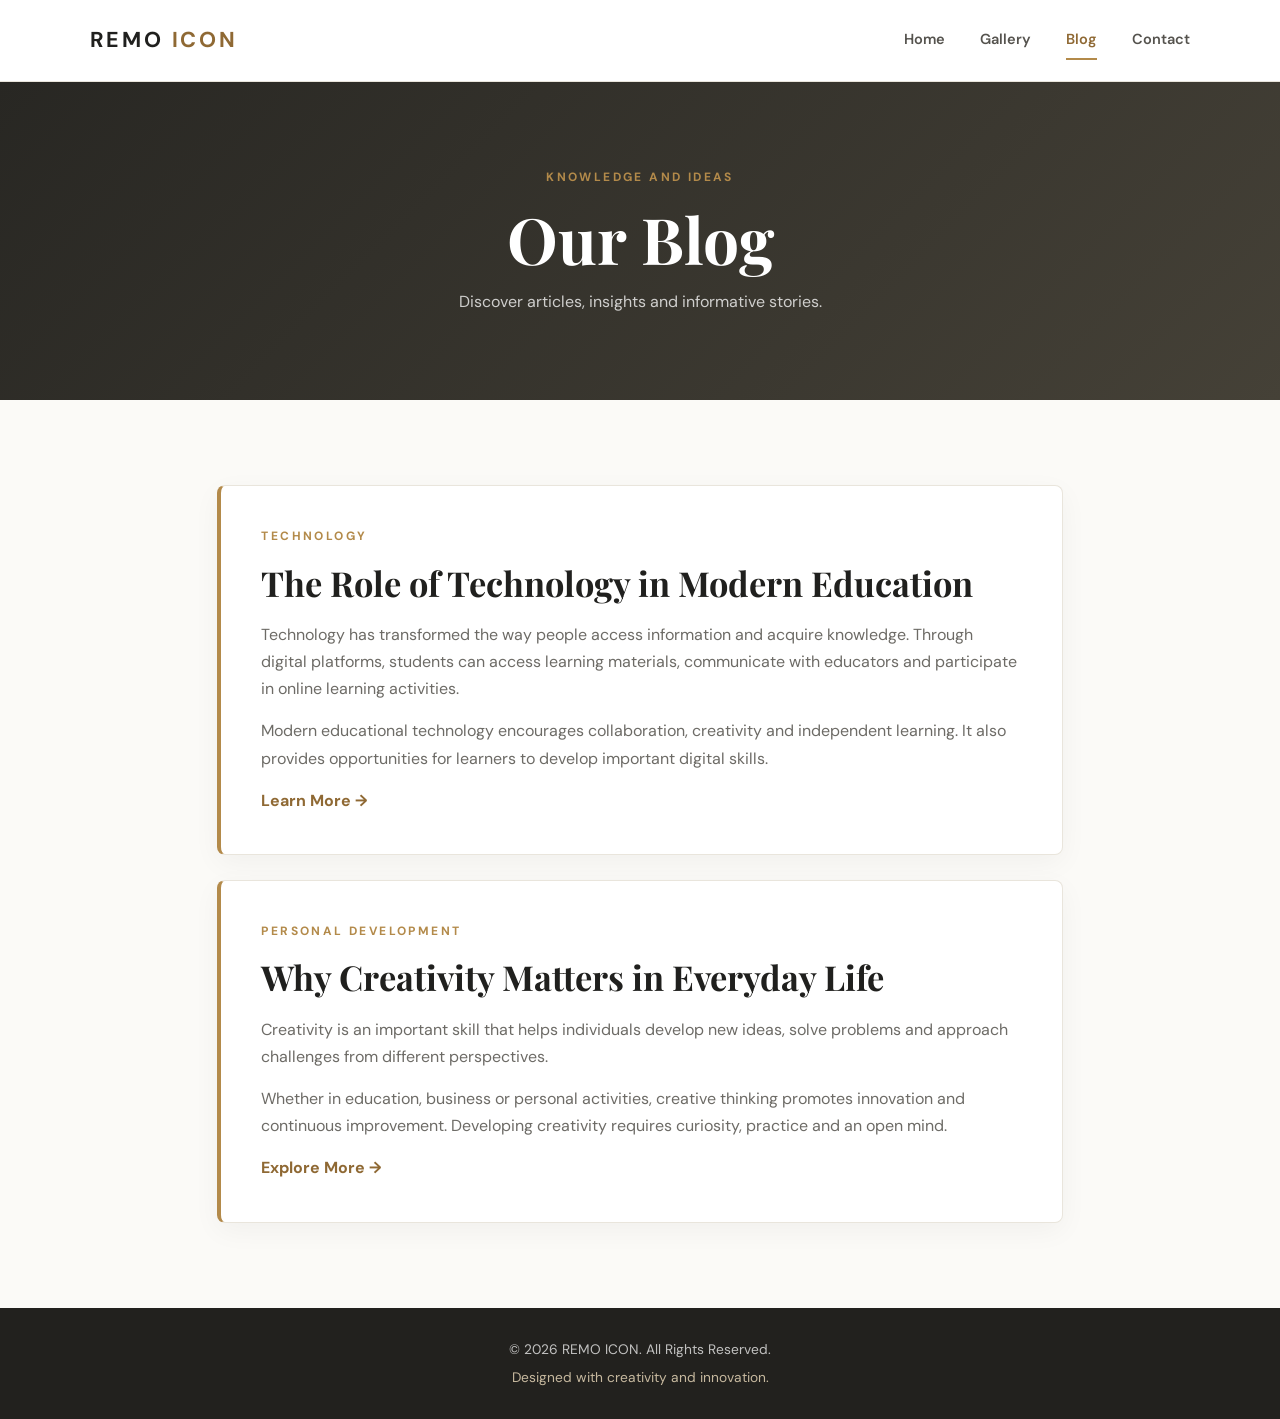
==== blog.html @ 2ff3ee54 "Add files via upload" ====
<!DOCTYPE html>
<html lang="en">
<head>
    <meta charset="UTF-8">
    <meta name="viewport" content="width=device-width, initial-scale=1.0">
    <title>REMO ICON | Blog</title>
    <link rel="stylesheet" href="style.css">
    <script src="script.js" defer></script>
    <link rel="icon" type="image/svg+xml" href="favicon.svg">

<link rel="stylesheet" href="style.css">

<script src="script.js" defer></script>
</head>

<body>

<header class="site-header">
    <div class="logo">REMO <span>ICON</span></div>

    <nav class="navbar">
        <a href="index.html">Home</a>
        <a href="gallery.html">Gallery</a>
        <a href="blog.html" class="active">Blog</a>
        <a href="contact.html">Contact</a>
    </nav>
</header>

<main>

<section class="page-banner">
    <p class="eyebrow">KNOWLEDGE AND IDEAS</p>
    <h1>Our Blog</h1>
    <p>Discover articles, insights and informative stories.</p>
</section>

<section class="blog-section section">

    <article class="blog-card">
        <div class="blog-content">
            <p class="eyebrow">TECHNOLOGY</p>

            <h2>The Role of Technology in Modern Education</h2>

            <p>
                Technology has transformed the way people
                access information and acquire knowledge.
                Through digital platforms, students can
                access learning materials, communicate
                with educators and participate in online
                learning activities.
            </p>

            <p>
                Modern educational technology encourages
                collaboration, creativity and independent
                learning. It also provides opportunities
                for learners to develop important digital
                skills.
            </p>

            <a href="https://www.unesco.org/en/digital-education"
               target="_blank" rel="noopener noreferrer">
                Learn More →
            </a>
        </div>
    </article>

    <article class="blog-card">
        <div class="blog-content">
            <p class="eyebrow">PERSONAL DEVELOPMENT</p>

            <h2>Why Creativity Matters in Everyday Life</h2>

            <p>
                Creativity is an important skill that helps
                individuals develop new ideas, solve problems
                and approach challenges from different
                perspectives.
            </p>

            <p>
                Whether in education, business or personal
                activities, creative thinking promotes
                innovation and continuous improvement.
                Developing creativity requires curiosity,
                practice and an open mind.
            </p>

            <a href="https://www.unesco.org/"
               target="_blank" rel="noopener noreferrer">
                Explore More →
            </a>
        </div>
    </article>

</section>

</main>

<footer class="site-footer">
    <p>&copy; 2026 REMO ICON. All Rights Reserved.</p>
    <p>Designed with creativity and innovation.</p>
</footer>

</body>
</html>
---- style.css ----
@import url('https://fonts.googleapis.com/css2?family=DM+Sans:wght@400;500;600;700&family=Playfair+Display:wght@600;700;800&display=swap');

:root {
    --ink: #20201e;
    --muted: #6d6b66;
    --paper: #fbfaf7;
    --white: #ffffff;
    --gold: #b38a4a;
    --gold-dark: #8f6934;
    --line: #e9e5dc;
    --soft: #f2eee6;
    --shadow: 0 18px 50px rgba(32,32,30,.09);
}

* {
    box-sizing: border-box;
    margin: 0;
    padding: 0;
}

html {
    scroll-behavior: smooth;
}

body {
    font-family: "DM Sans", Arial, sans-serif;
    color: var(--ink);
    background: var(--paper);
    line-height: 1.7;
}

a {
    color: inherit;
    text-decoration: none;
}

img {
    display: block;
    max-width: 100%;
}

/* HEADER */

.site-header {
    min-height: 82px;
    padding: 0 7%;
    display: flex;
    align-items: center;
    justify-content: space-between;
    gap: 28px;
    background: white;
    border-bottom: 1px solid var(--line);
    position: sticky;
    top: 0;
    z-index: 1000;
}

.logo {
    font-size: 1.35rem;
    font-weight: 700;
    letter-spacing: .13em;
}

.logo span {
    color: var(--gold-dark);
}

.navbar {
    display: flex;
    align-items: center;
    gap: 35px;
}

.navbar a {
    color: #55534e;
    font-size: .91rem;
    font-weight: 600;
    padding: 10px 0;
    position: relative;
}

.navbar a:hover,
.navbar a.active {
    color: var(--gold-dark);
}

.navbar a::after {
    content: "";
    height: 2px;
    width: 0;
    position: absolute;
    bottom: 3px;
    left: 0;
    background: var(--gold);
    transition: width .25s ease;
}

.navbar a:hover::after,
.navbar a.active::after {
    width: 100%;
}

.menu-toggle {
    display: none;
    width: 44px;
    height: 42px;
    border: 1px solid var(--line);
    border-radius: 8px;
    background: white;
    font-size: 1.35rem;
    cursor: pointer;
}

/* HOME PAGE */

.hero {
    min-height: 590px;
    padding: 100px 9%;
    display: flex;
    align-items: center;
    background:
        linear-gradient(90deg, rgba(20,20,18,.88), rgba(20,20,18,.55)),
        url("https://images.unsplash.com/photo-1470252649378-9c29740c9fa8?auto=format&fit=crop&w=2000&q=85") center/cover;
    color: white;
}

.hero-content {
    max-width: 720px;
}

.eyebrow {
    color: var(--gold);
    font-size: .75rem;
    font-weight: 700;
    letter-spacing: .2em;
    text-transform: uppercase;
    margin-bottom: 16px;
}

.hero h1,
.page-banner h1 {
    font-family: "Playfair Display", Georgia, serif;
    font-weight: 700;
    line-height: 1.12;
}

.hero h1 {
    font-size: clamp(2.8rem, 6vw, 5.4rem);
    margin-bottom: 22px;
}

.hero h1 span {
    color: #dfbd83;
}

.hero-content > p:not(.eyebrow) {
    max-width: 590px;
    color: rgba(255,255,255,.83);
    font-size: 1.08rem;
}

.hero-buttons {
    display: flex;
    flex-wrap: wrap;
    gap: 14px;
    margin-top: 32px;
}

/* BUTTONS */

.btn {
    display: inline-flex;
    justify-content: center;
    align-items: center;
    min-height: 48px;
    padding: 12px 23px;
    border: 1px solid var(--gold);
    border-radius: 5px;
    background: var(--gold);
    color: #171613;
    font: inherit;
    font-size: .9rem;
    font-weight: 700;
    cursor: pointer;
    transition: .2s ease;
}

.btn:hover {
    background: #c49b5b;
    transform: translateY(-2px);
    box-shadow: 0 9px 22px rgba(179,138,74,.22);
}

.btn.secondary {
    color: white;
    background: transparent;
    border-color: rgba(255,255,255,.55);
}

.btn.secondary:hover {
    background: rgba(255,255,255,.12);
}

/* GENERAL SECTIONS */

.section {
    padding: 85px 8%;
}

.intro {
    max-width: 1000px;
    margin: auto;
    text-align: center;
}

.section h2,
.contact-info h2 {
    font-family: "Playfair Display", Georgia, serif;
    font-size: clamp(2rem, 4vw, 3rem);
    line-height: 1.2;
    margin-bottom: 20px;
}

.intro > p:last-child {
    max-width: 760px;
    margin: auto;
    color: var(--muted);
}

/* FEATURE CARDS */

.features {
    background: var(--soft);
}

.features > h2 {
    text-align: center;
    margin-bottom: 38px;
}

.card-container {
    display: grid;
    grid-template-columns: repeat(3, 1fr);
    gap: 22px;
}

.feature-card {
    background: white;
    padding: 32px;
    border: 1px solid var(--line);
    border-radius: 9px;
    box-shadow: 0 8px 24px rgba(32,32,30,.035);
    transition: .25s ease;
}

.feature-card:hover {
    transform: translateY(-6px);
    box-shadow: var(--shadow);
}

.feature-card h3 {
    font-family: "Playfair Display", Georgia, serif;
    font-size: 1.45rem;
    margin-bottom: 12px;
}

.feature-card p {
    color: var(--muted);
    margin-bottom: 20px;
}

.feature-card a,
.blog-content a {
    color: var(--gold-dark);
    font-weight: 700;
}

/* PAGE BANNERS */

.page-banner {
    padding: 85px 22px;
    text-align: center;
    background: linear-gradient(135deg, #282723, #454137);
    color: white;
}

.page-banner h1 {
    font-size: clamp(2.6rem, 5vw, 4.2rem);
    margin-bottom: 13px;
}

.page-banner > p:last-child {
    color: rgba(255,255,255,.76);
}

/* GALLERY */

.gallery-section {
    background: var(--paper);
}

.gallery-grid {
    display: grid;
    grid-template-columns: repeat(3, 1fr);
    gap: 22px;
}

.gallery-item {
    overflow: hidden;
    background: white;
    border-radius: 8px;
    box-shadow: 0 8px 25px rgba(32,32,30,.07);
}

.gallery-item img {
    width: 100%;
    height: 260px;
    object-fit: cover;
    transition: transform .45s ease;
}

.gallery-item:hover img {
    transform: scale(1.06);
}

.gallery-item figcaption {
    padding: 16px 18px;
    font-weight: 700;
}

/* BLOG */

.blog-section {
    max-width: 1050px;
    margin: auto;
    display: grid;
    gap: 25px;
}

.blog-card {
    padding: 40px;
    background: white;
    border: 1px solid var(--line);
    border-left: 4px solid var(--gold);
    border-radius: 8px;
    box-shadow: 0 8px 28px rgba(32,32,30,.045);
}

.blog-content h2 {
    font-family: "Playfair Display", Georgia, serif;
    font-size: clamp(1.5rem, 3vw, 2.15rem);
    margin-bottom: 17px;
}

.blog-content p:not(.eyebrow) {
    color: var(--muted);
    margin-bottom: 15px;
}

/* CONTACT FORM */

.contact-section {
    display: grid;
    grid-template-columns: .8fr 1.2fr;
    gap: 70px;
    align-items: start;
}

.contact-info p {
    color: var(--muted);
    margin-bottom: 17px;
}

.contact-form {
    padding: 35px;
    background: white;
    border: 1px solid var(--line);
    border-radius: 9px;
    box-shadow: var(--shadow);
}

.contact-form > label,
.contact-form legend {
    display: block;
    font-weight: 700;
    font-size: .9rem;
    margin: 17px 0 7px;
}

.contact-form input:not([type="radio"]):not([type="checkbox"]),
.contact-form select,
.contact-form textarea {
    width: 100%;
    padding: 13px 14px;
    border: 1px solid #dcd8cf;
    border-radius: 5px;
    background: #fdfcf9;
    color: var(--ink);
    font: inherit;
    outline: none;
}

.contact-form input:focus,
.contact-form select:focus,
.contact-form textarea:focus {
    border-color: var(--gold);
    box-shadow: 0 0 0 3px rgba(179,138,74,.13);
}

.contact-form textarea {
    resize: vertical;
    min-height: 130px;
}

.contact-form fieldset {
    border: 1px solid var(--line);
    border-radius: 5px;
    padding: 12px 15px 15px;
    margin-top: 18px;
}

.contact-form fieldset legend {
    padding: 0 6px;
    margin: 0;
}

.contact-form fieldset label {
    display: inline-flex;
    align-items: center;
    gap: 8px;
    margin: 8px 18px 0 0;
    color: var(--muted);
}

.contact-form input[type="radio"],
.contact-form input[type="checkbox"] {
    accent-color: var(--gold-dark);
}

.form-buttons {
    display: flex;
    flex-wrap: wrap;
    gap: 12px;
    margin-top: 22px;
}

.contact-form .btn.secondary {
    color: var(--ink);
    border-color: var(--line);
    background: var(--soft);
}

#formMessage {
    min-height: 24px;
    margin-top: 15px;
    font-weight: 600;
    color: #386b45;
}

/* FOOTER */

.site-footer {
    padding: 30px 20px;
    background: #22211e;
    color: rgba(255,255,255,.72);
    text-align: center;
    font-size: .86rem;
}

.site-footer p + p {
    margin-top: 5px;
    color: #c7b99f;
}

/* TABLET */

@media (max-width: 900px) {
    .card-container,
    .gallery-grid {
        grid-template-columns: repeat(2, 1fr);
    }

    .contact-section {
        grid-template-columns: 1fr;
    }
}

/* MOBILE */

@media (max-width: 680px) {
    .site-header {
        min-height: 72px;
        padding: 0 20px;
    }

    .menu-toggle {
        display: inline-flex;
        align-items: center;
        justify-content: center;
    }

    .navbar {
        display: none;
        position: absolute;
        top: 71px;
        left: 0;
        right: 0;
        padding: 15px 22px 22px;
        flex-direction: column;
        align-items: stretch;
        gap: 4px;
        background: white;
        border-bottom: 1px solid var(--line);
        box-shadow: 0 15px 25px rgba(0,0,0,.08);
    }

    .navbar.open {
        display: flex;
    }

    .navbar a {
        padding: 11px 4px;
    }

    .hero {
        min-height: 530px;
        padding: 75px 24px;
    }

    .hero h1 {
        font-size: clamp(2.6rem, 12vw, 4rem);
    }

    .section {
        padding: 62px 22px;
    }

    .card-container,
    .gallery-grid {
        grid-template-columns: 1fr;
    }

    .gallery-item img {
        height: 250px;
    }

    .page-banner {
        padding: 65px 20px;
    }

    .blog-card,
    .contact-form {
        padding: 23px;
    }

    .form-buttons .btn {
        width: 100%;
    }
}

/* ACCESSIBILITY */

@media (prefers-reduced-motion: reduce) {
    *,
    *::before,
    *::after {
        scroll-behavior: auto !important;
        transition-duration: .01ms !important;
    }
}
---- style.css ----
@import url('https://fonts.googleapis.com/css2?family=DM+Sans:wght@400;500;600;700&family=Playfair+Display:wght@600;700;800&display=swap');

:root {
    --ink: #20201e;
    --muted: #6d6b66;
    --paper: #fbfaf7;
    --white: #ffffff;
    --gold: #b38a4a;
    --gold-dark: #8f6934;
    --line: #e9e5dc;
    --soft: #f2eee6;
    --shadow: 0 18px 50px rgba(32,32,30,.09);
}

* {
    box-sizing: border-box;
    margin: 0;
    padding: 0;
}

html {
    scroll-behavior: smooth;
}

body {
    font-family: "DM Sans", Arial, sans-serif;
    color: var(--ink);
    background: var(--paper);
    line-height: 1.7;
}

a {
    color: inherit;
    text-decoration: none;
}

img {
    display: block;
    max-width: 100%;
}

/* HEADER */

.site-header {
    min-height: 82px;
    padding: 0 7%;
    display: flex;
    align-items: center;
    justify-content: space-between;
    gap: 28px;
    background: white;
    border-bottom: 1px solid var(--line);
    position: sticky;
    top: 0;
    z-index: 1000;
}

.logo {
    font-size: 1.35rem;
    font-weight: 700;
    letter-spacing: .13em;
}

.logo span {
    color: var(--gold-dark);
}

.navbar {
    display: flex;
    align-items: center;
    gap: 35px;
}

.navbar a {
    color: #55534e;
    font-size: .91rem;
    font-weight: 600;
    padding: 10px 0;
    position: relative;
}

.navbar a:hover,
.navbar a.active {
    color: var(--gold-dark);
}

.navbar a::after {
    content: "";
    height: 2px;
    width: 0;
    position: absolute;
    bottom: 3px;
    left: 0;
    background: var(--gold);
    transition: width .25s ease;
}

.navbar a:hover::after,
.navbar a.active::after {
    width: 100%;
}

.menu-toggle {
    display: none;
    width: 44px;
    height: 42px;
    border: 1px solid var(--line);
    border-radius: 8px;
    background: white;
    font-size: 1.35rem;
    cursor: pointer;
}

/* HOME PAGE */

.hero {
    min-height: 590px;
    padding: 100px 9%;
    display: flex;
    align-items: center;
    background:
        linear-gradient(90deg, rgba(20,20,18,.88), rgba(20,20,18,.55)),
        url("https://images.unsplash.com/photo-1470252649378-9c29740c9fa8?auto=format&fit=crop&w=2000&q=85") center/cover;
    color: white;
}

.hero-content {
    max-width: 720px;
}

.eyebrow {
    color: var(--gold);
    font-size: .75rem;
    font-weight: 700;
    letter-spacing: .2em;
    text-transform: uppercase;
    margin-bottom: 16px;
}

.hero h1,
.page-banner h1 {
    font-family: "Playfair Display", Georgia, serif;
    font-weight: 700;
    line-height: 1.12;
}

.hero h1 {
    font-size: clamp(2.8rem, 6vw, 5.4rem);
    margin-bottom: 22px;
}

.hero h1 span {
    color: #dfbd83;
}

.hero-content > p:not(.eyebrow) {
    max-width: 590px;
    color: rgba(255,255,255,.83);
    font-size: 1.08rem;
}

.hero-buttons {
    display: flex;
    flex-wrap: wrap;
    gap: 14px;
    margin-top: 32px;
}

/* BUTTONS */

.btn {
    display: inline-flex;
    justify-content: center;
    align-items: center;
    min-height: 48px;
    padding: 12px 23px;
    border: 1px solid var(--gold);
    border-radius: 5px;
    background: var(--gold);
    color: #171613;
    font: inherit;
    font-size: .9rem;
    font-weight: 700;
    cursor: pointer;
    transition: .2s ease;
}

.btn:hover {
    background: #c49b5b;
    transform: translateY(-2px);
    box-shadow: 0 9px 22px rgba(179,138,74,.22);
}

.btn.secondary {
    color: white;
    background: transparent;
    border-color: rgba(255,255,255,.55);
}

.btn.secondary:hover {
    background: rgba(255,255,255,.12);
}

/* GENERAL SECTIONS */

.section {
    padding: 85px 8%;
}

.intro {
    max-width: 1000px;
    margin: auto;
    text-align: center;
}

.section h2,
.contact-info h2 {
    font-family: "Playfair Display", Georgia, serif;
    font-size: clamp(2rem, 4vw, 3rem);
    line-height: 1.2;
    margin-bottom: 20px;
}

.intro > p:last-child {
    max-width: 760px;
    margin: auto;
    color: var(--muted);
}

/* FEATURE CARDS */

.features {
    background: var(--soft);
}

.features > h2 {
    text-align: center;
    margin-bottom: 38px;
}

.card-container {
    display: grid;
    grid-template-columns: repeat(3, 1fr);
    gap: 22px;
}

.feature-card {
    background: white;
    padding: 32px;
    border: 1px solid var(--line);
    border-radius: 9px;
    box-shadow: 0 8px 24px rgba(32,32,30,.035);
    transition: .25s ease;
}

.feature-card:hover {
    transform: translateY(-6px);
    box-shadow: var(--shadow);
}

.feature-card h3 {
    font-family: "Playfair Display", Georgia, serif;
    font-size: 1.45rem;
    margin-bottom: 12px;
}

.feature-card p {
    color: var(--muted);
    margin-bottom: 20px;
}

.feature-card a,
.blog-content a {
    color: var(--gold-dark);
    font-weight: 700;
}

/* PAGE BANNERS */

.page-banner {
    padding: 85px 22px;
    text-align: center;
    background: linear-gradient(135deg, #282723, #454137);
    color: white;
}

.page-banner h1 {
    font-size: clamp(2.6rem, 5vw, 4.2rem);
    margin-bottom: 13px;
}

.page-banner > p:last-child {
    color: rgba(255,255,255,.76);
}

/* GALLERY */

.gallery-section {
    background: var(--paper);
}

.gallery-grid {
    display: grid;
    grid-template-columns: repeat(3, 1fr);
    gap: 22px;
}

.gallery-item {
    overflow: hidden;
    background: white;
    border-radius: 8px;
    box-shadow: 0 8px 25px rgba(32,32,30,.07);
}

.gallery-item img {
    width: 100%;
    height: 260px;
    object-fit: cover;
    transition: transform .45s ease;
}

.gallery-item:hover img {
    transform: scale(1.06);
}

.gallery-item figcaption {
    padding: 16px 18px;
    font-weight: 700;
}

/* BLOG */

.blog-section {
    max-width: 1050px;
    margin: auto;
    display: grid;
    gap: 25px;
}

.blog-card {
    padding: 40px;
    background: white;
    border: 1px solid var(--line);
    border-left: 4px solid var(--gold);
    border-radius: 8px;
    box-shadow: 0 8px 28px rgba(32,32,30,.045);
}

.blog-content h2 {
    font-family: "Playfair Display", Georgia, serif;
    font-size: clamp(1.5rem, 3vw, 2.15rem);
    margin-bottom: 17px;
}

.blog-content p:not(.eyebrow) {
    color: var(--muted);
    margin-bottom: 15px;
}

/* CONTACT FORM */

.contact-section {
    display: grid;
    grid-template-columns: .8fr 1.2fr;
    gap: 70px;
    align-items: start;
}

.contact-info p {
    color: var(--muted);
    margin-bottom: 17px;
}

.contact-form {
    padding: 35px;
    background: white;
    border: 1px solid var(--line);
    border-radius: 9px;
    box-shadow: var(--shadow);
}

.contact-form > label,
.contact-form legend {
    display: block;
    font-weight: 700;
    font-size: .9rem;
    margin: 17px 0 7px;
}

.contact-form input:not([type="radio"]):not([type="checkbox"]),
.contact-form select,
.contact-form textarea {
    width: 100%;
    padding: 13px 14px;
    border: 1px solid #dcd8cf;
    border-radius: 5px;
    background: #fdfcf9;
    color: var(--ink);
    font: inherit;
    outline: none;
}

.contact-form input:focus,
.contact-form select:focus,
.contact-form textarea:focus {
    border-color: var(--gold);
    box-shadow: 0 0 0 3px rgba(179,138,74,.13);
}

.contact-form textarea {
    resize: vertical;
    min-height: 130px;
}

.contact-form fieldset {
    border: 1px solid var(--line);
    border-radius: 5px;
    padding: 12px 15px 15px;
    margin-top: 18px;
}

.contact-form fieldset legend {
    padding: 0 6px;
    margin: 0;
}

.contact-form fieldset label {
    display: inline-flex;
    align-items: center;
    gap: 8px;
    margin: 8px 18px 0 0;
    color: var(--muted);
}

.contact-form input[type="radio"],
.contact-form input[type="checkbox"] {
    accent-color: var(--gold-dark);
}

.form-buttons {
    display: flex;
    flex-wrap: wrap;
    gap: 12px;
    margin-top: 22px;
}

.contact-form .btn.secondary {
    color: var(--ink);
    border-color: var(--line);
    background: var(--soft);
}

#formMessage {
    min-height: 24px;
    margin-top: 15px;
    font-weight: 600;
    color: #386b45;
}

/* FOOTER */

.site-footer {
    padding: 30px 20px;
    background: #22211e;
    color: rgba(255,255,255,.72);
    text-align: center;
    font-size: .86rem;
}

.site-footer p + p {
    margin-top: 5px;
    color: #c7b99f;
}

/* TABLET */

@media (max-width: 900px) {
    .card-container,
    .gallery-grid {
        grid-template-columns: repeat(2, 1fr);
    }

    .contact-section {
        grid-template-columns: 1fr;
    }
}

/* MOBILE */

@media (max-width: 680px) {
    .site-header {
        min-height: 72px;
        padding: 0 20px;
    }

    .menu-toggle {
        display: inline-flex;
        align-items: center;
        justify-content: center;
    }

    .navbar {
        display: none;
        position: absolute;
        top: 71px;
        left: 0;
        right: 0;
        padding: 15px 22px 22px;
        flex-direction: column;
        align-items: stretch;
        gap: 4px;
        background: white;
        border-bottom: 1px solid var(--line);
        box-shadow: 0 15px 25px rgba(0,0,0,.08);
    }

    .navbar.open {
        display: flex;
    }

    .navbar a {
        padding: 11px 4px;
    }

    .hero {
        min-height: 530px;
        padding: 75px 24px;
    }

    .hero h1 {
        font-size: clamp(2.6rem, 12vw, 4rem);
    }

    .section {
        padding: 62px 22px;
    }

    .card-container,
    .gallery-grid {
        grid-template-columns: 1fr;
    }

    .gallery-item img {
        height: 250px;
    }

    .page-banner {
        padding: 65px 20px;
    }

    .blog-card,
    .contact-form {
        padding: 23px;
    }

    .form-buttons .btn {
        width: 100%;
    }
}

/* ACCESSIBILITY */

@media (prefers-reduced-motion: reduce) {
    *,
    *::before,
    *::after {
        scroll-behavior: auto !important;
        transition-duration: .01ms !important;
    }
}
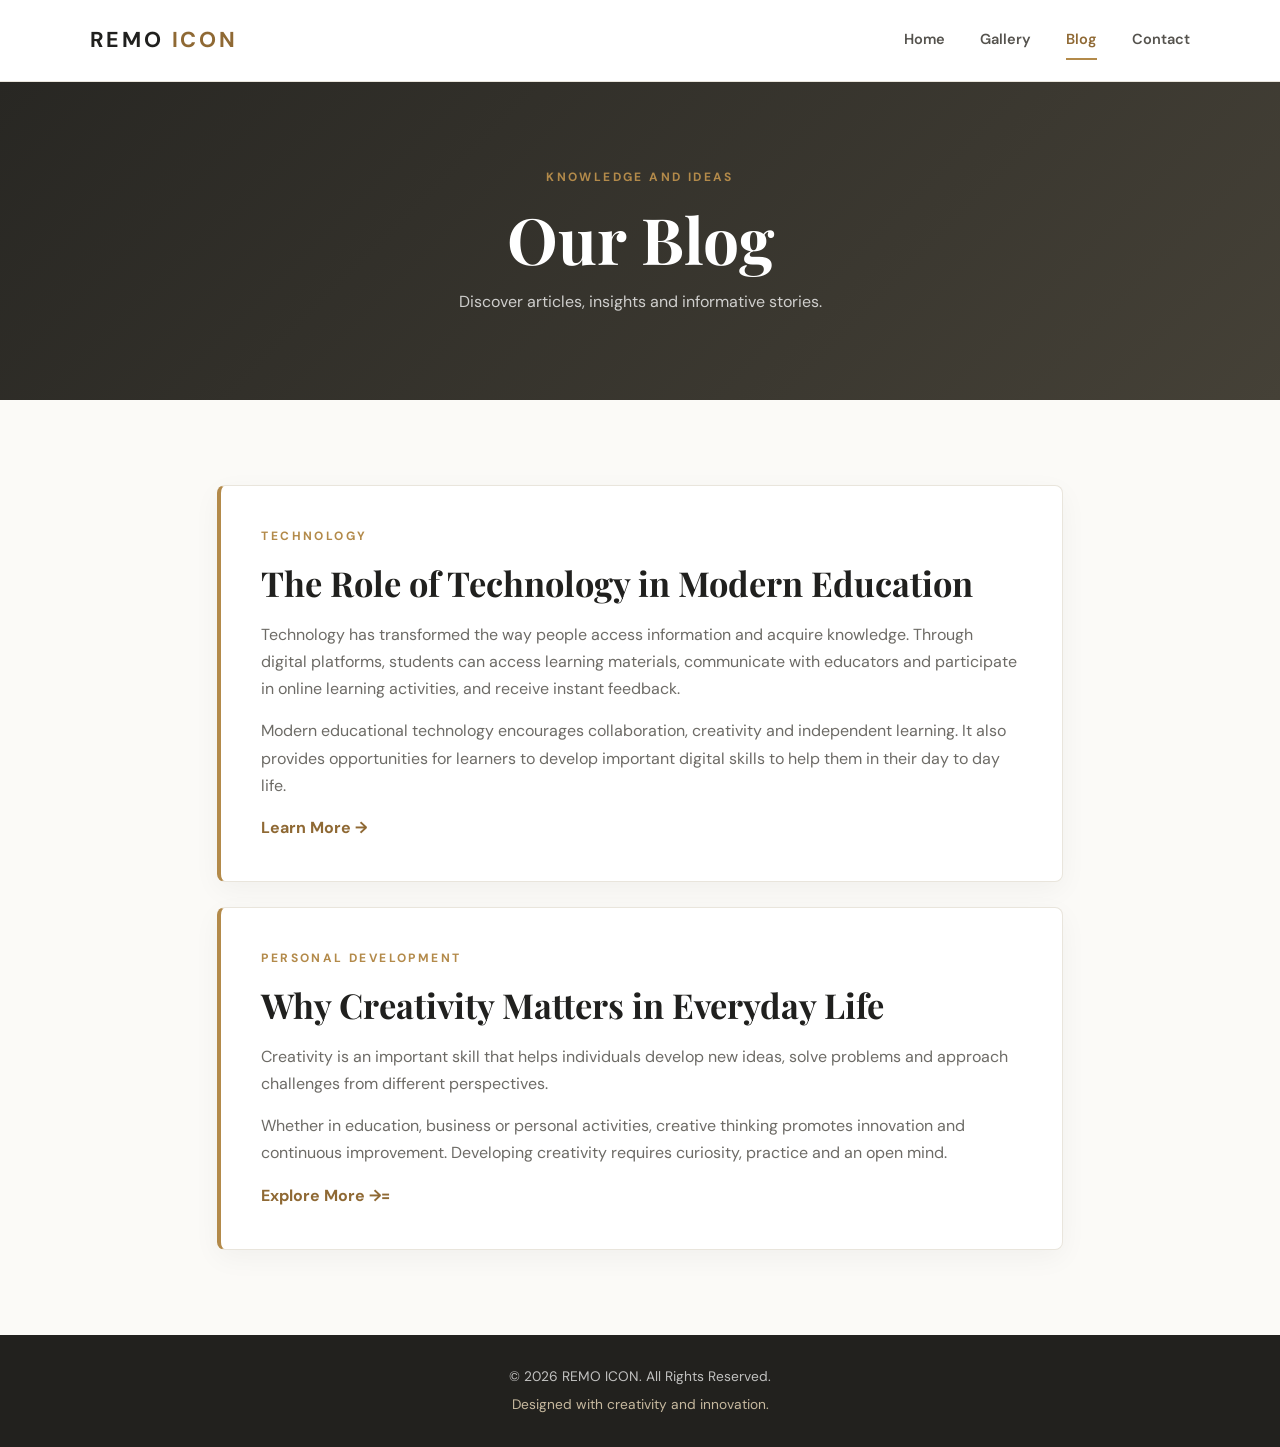
==== commit 72aa8660: "Refactor blog.html for improved content and structure Updated blog content to enhance clarity and ad" ====
--- a/blog.html
+++ b/blog.html
@@ -49,7 +49,7 @@
                 Through digital platforms, students can
                 access learning materials, communicate
                 with educators and participate in online
-                learning activities.
+                learning activities, and receive instant feedback.
             </p>
 
             <p>
@@ -57,7 +57,7 @@
                 collaboration, creativity and independent
                 learning. It also provides opportunities
                 for learners to develop important digital
-                skills.
+                skills to help them in their day to day life.
             </p>
 
             <a href="https://www.unesco.org/en/digital-education"
@@ -90,7 +90,7 @@
 
             <a href="https://www.unesco.org/"
                target="_blank" rel="noopener noreferrer">
-                Explore More →
+                Explore More →=
             </a>
         </div>
     </article>
@@ -105,4 +105,4 @@
 </footer>
 
 </body>
-</html>+</html>
--- a/style.css
+++ b/style.css
@@ -465,6 +465,14 @@
     color: rgba(255,255,255,.72);
     text-align: center;
     font-size: .86rem;
+}.social-links {
+    display: flex;
+    flex-wrap: wrap;
+    justify-content: center;
+    gap: 12px;
+    margin: 0 0 16px;
+    padding: 0;
+    list-style: none;
 }
 
 .site-footer p + p {
@@ -567,4 +575,4 @@
         scroll-behavior: auto !important;
         transition-duration: .01ms !important;
     }
-}+}
--- a/style.css
+++ b/style.css
@@ -465,6 +465,14 @@
     color: rgba(255,255,255,.72);
     text-align: center;
     font-size: .86rem;
+}.social-links {
+    display: flex;
+    flex-wrap: wrap;
+    justify-content: center;
+    gap: 12px;
+    margin: 0 0 16px;
+    padding: 0;
+    list-style: none;
 }
 
 .site-footer p + p {
@@ -567,4 +575,4 @@
         scroll-behavior: auto !important;
         transition-duration: .01ms !important;
     }
-}+}
